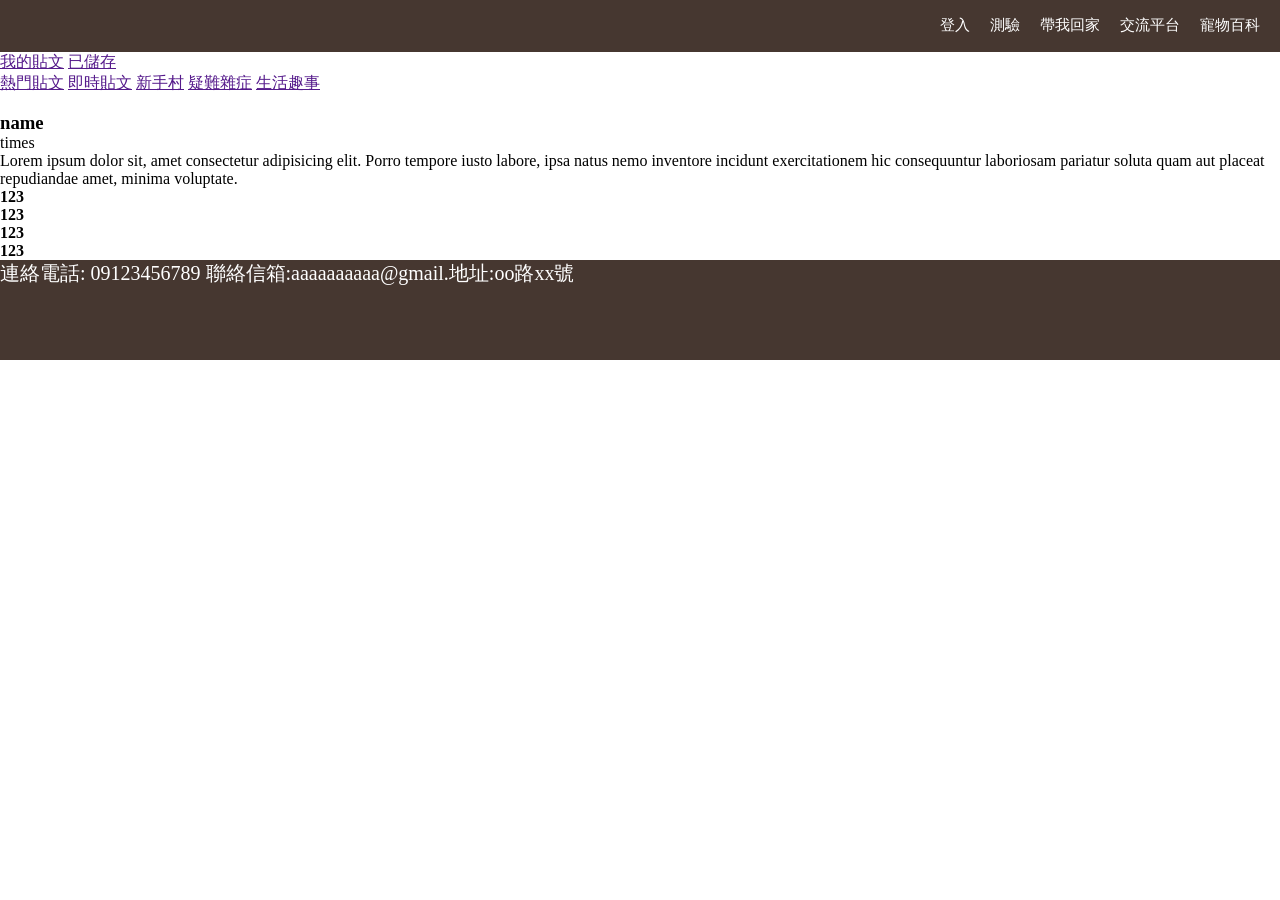
==== comminicate.html @ 925edae8 "ss" ====
<!DOCTYPE html>
<html lang="en">

<head>
    <meta charset="UTF-8">
    <meta name="viewport" content="width=device-width, initial-scale=1.0">
    <title>Document</title>
    <link rel="stylesheet" href="header.css">
    <style>
        div {
            display: block;
        }
    </style>
</head>

<body>
    <header>

        <a class="logo" href="file:///C:/Users/TMP-214/Desktop/zhu/Topics/report/index.html" alt="logo"></a>

        <nav>
            <a href="#">登入</a>
            <a href="file:///C:/Users/TMP-214/Desktop/zhu/Topics/report/test.html">測驗</a>
            <a href="file:///C:/Users/TMP-214/Desktop/zhu/Topics/report/take%20me%20home.html">帶我回家</a>
            <a href="file:///C:/Users/TMP-214/Desktop/zhu/Topics/report/comminicate.html">交流平台</a>
            <a href="#">寵物百科</a>
        </nav>

    </header>
    <ul>
        <div>
            <a href=""><span>我的貼文</span></a>
            <a href=""><span>已儲存</span></a>
        </div>
        <div>
            <a href=""><span>熱門貼文</span></a>
            <a href=""><span>即時貼文</span></a>
            <a href=""><span>新手村</span></a>
            <a href=""><span>疑難雜症</span></a>
            <a href=""><span>生活趣事</span></a>
        </div>
    </ul>


    <ul>
        <li>
            <img src="" alt="">
            <div>
                <h3>name</h3>
                <span>times</span>
                <p>Lorem ipsum dolor sit, amet consectetur adipisicing elit. Porro tempore iusto labore, ipsa natus nemo
                    inventore incidunt exercitationem hic consequuntur laboriosam pariatur soluta quam aut placeat
                    repudiandae amet, minima voluptate.</p>
                <ol>
                    <li><img src="" alt=""><b>123</b></li>
                    <li><img src="" alt=""><b>123</b></li>
                    <li><img src="" alt=""><b>123</b></li>
                    <li><img src="" alt=""><b>123</b></li>
                </ol>
            </div>
        </li>
    </ul>
    <footer>

        <div class="footertext">
            <p>連絡電話: 09123456789 聯絡信箱:aaaaaaaaaa@gmail.地址:oo路xx號</p>
        </div>
    </footer>
</body>

</html>
---- header.css ----
* {
    margin: 0;
    padding: 0;
}

.frontpage {
    background-color: #E8D1BF;
}

header {
    display: flex;

    padding: 0 10px;
    background-color: #463730;
}

header .logo {
    height: 40px;
    width: auto;
    display: inline-block;
    padding: 6px 0;
}

header .logo img {
    height: 100%;
    width: auto;
    display: block;
}


header nav {
    text-align: right;
    width: 100%;
    font-size: 0;

}

header nav a {
    font-size: 15px;
    color: #fff;
    text-decoration: none;
    display: inline-block;
    line-height: 50px;
    padding: 0 10px;

}

header nav a:hover {
    background-color: #DAA058;
}

footer {
    height: 100px;
    background-color: #463730;
}

.footertext {
    font-size: 20px;
    color: #fff;
}
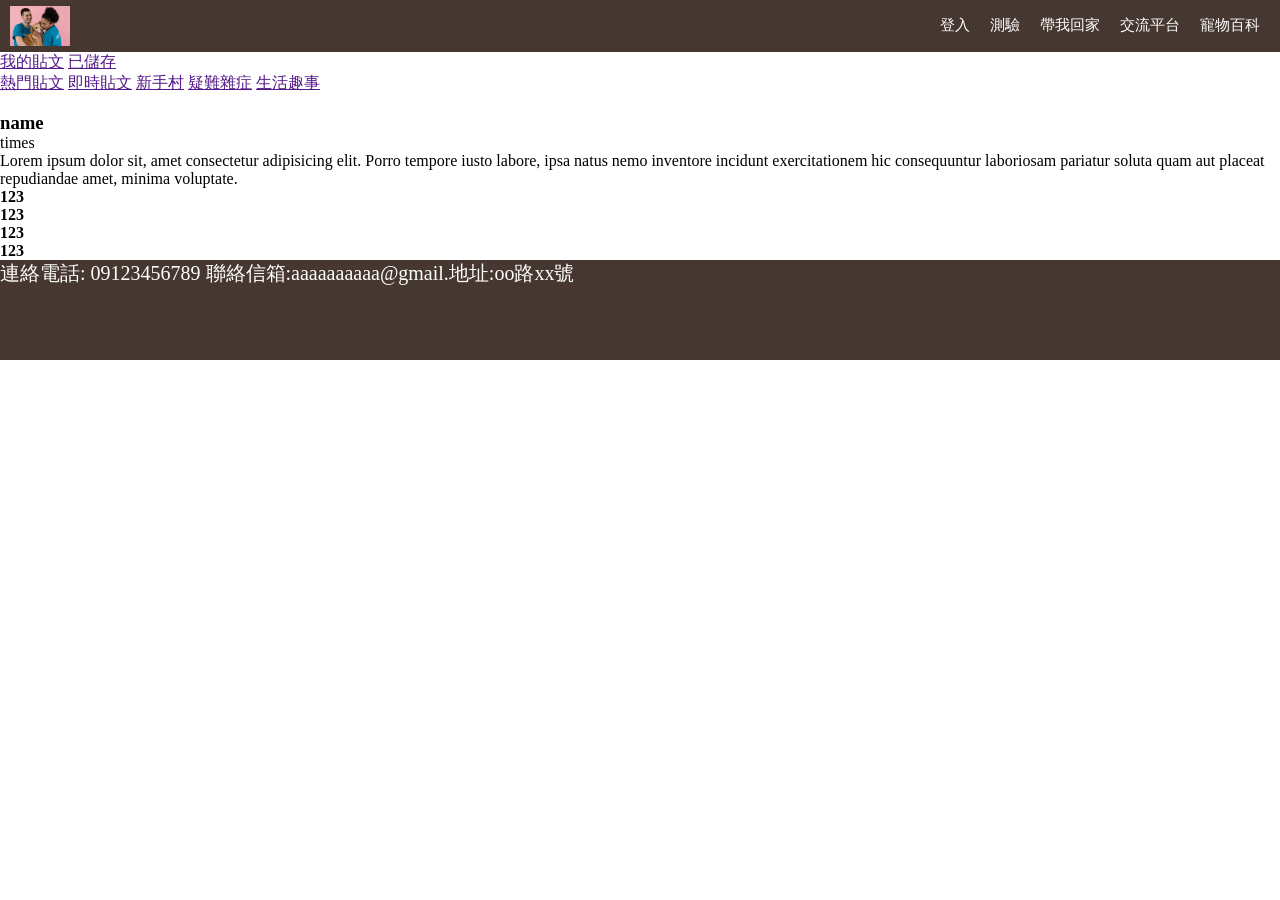
==== commit b206ba5e: "ff" ====
--- a/comminicate.html
+++ b/comminicate.html
@@ -16,13 +16,13 @@
 <body>
     <header>
 
-        <a class="logo" href="file:///C:/Users/TMP-214/Desktop/zhu/Topics/report/index.html" alt="logo"></a>
+        <a class="logo" href="./index.html"><img src="./picture/people/pexels-mikhail-nilov-7474467.jpg" alt="logo"></a>
 
         <nav>
             <a href="#">登入</a>
-            <a href="file:///C:/Users/TMP-214/Desktop/zhu/Topics/report/test.html">測驗</a>
-            <a href="file:///C:/Users/TMP-214/Desktop/zhu/Topics/report/take%20me%20home.html">帶我回家</a>
-            <a href="file:///C:/Users/TMP-214/Desktop/zhu/Topics/report/comminicate.html">交流平台</a>
+            <a href="./test.html">測驗</a>
+            <a href="./take me home.html">帶我回家</a>
+            <a href="./comminicate.html">交流平台</a>
             <a href="#">寵物百科</a>
         </nav>
 
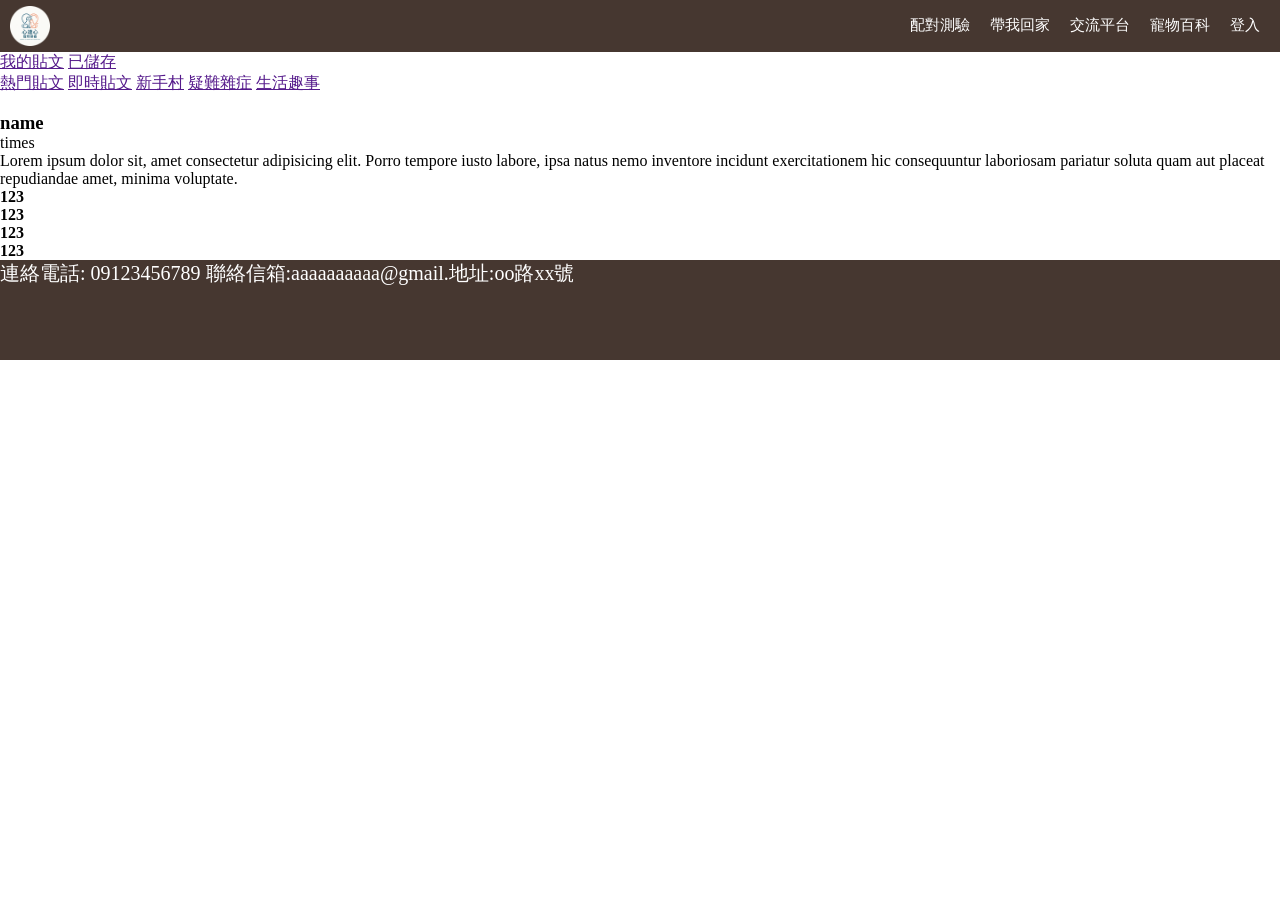
==== commit 621860c2: "yy" ====
--- a/comminicate.html
+++ b/comminicate.html
@@ -4,7 +4,9 @@
 <head>
     <meta charset="UTF-8">
     <meta name="viewport" content="width=device-width, initial-scale=1.0">
-    <title>Document</title>
+    <title>寵物合夥人｜交流平台</title>
+
+    <link rel="icon" href="./logo.png" type="image/png">
     <link rel="stylesheet" href="header.css">
     <style>
         div {
@@ -16,14 +18,15 @@
 <body>
     <header>
 
-        <a class="logo" href="./index.html"><img src="./picture/people/pexels-mikhail-nilov-7474467.jpg" alt="logo"></a>
+        <a class="logo" href="./index.html"><img src="./logo.png" alt="logo"></a>
 
         <nav>
-            <a href="#">登入</a>
-            <a href="./test.html">測驗</a>
+
+            <a href="./test.html">配對測驗</a>
             <a href="./take me home.html">帶我回家</a>
             <a href="./comminicate.html">交流平台</a>
             <a href="#">寵物百科</a>
+            <a href="#">登入</a>
         </nav>
 
     </header>
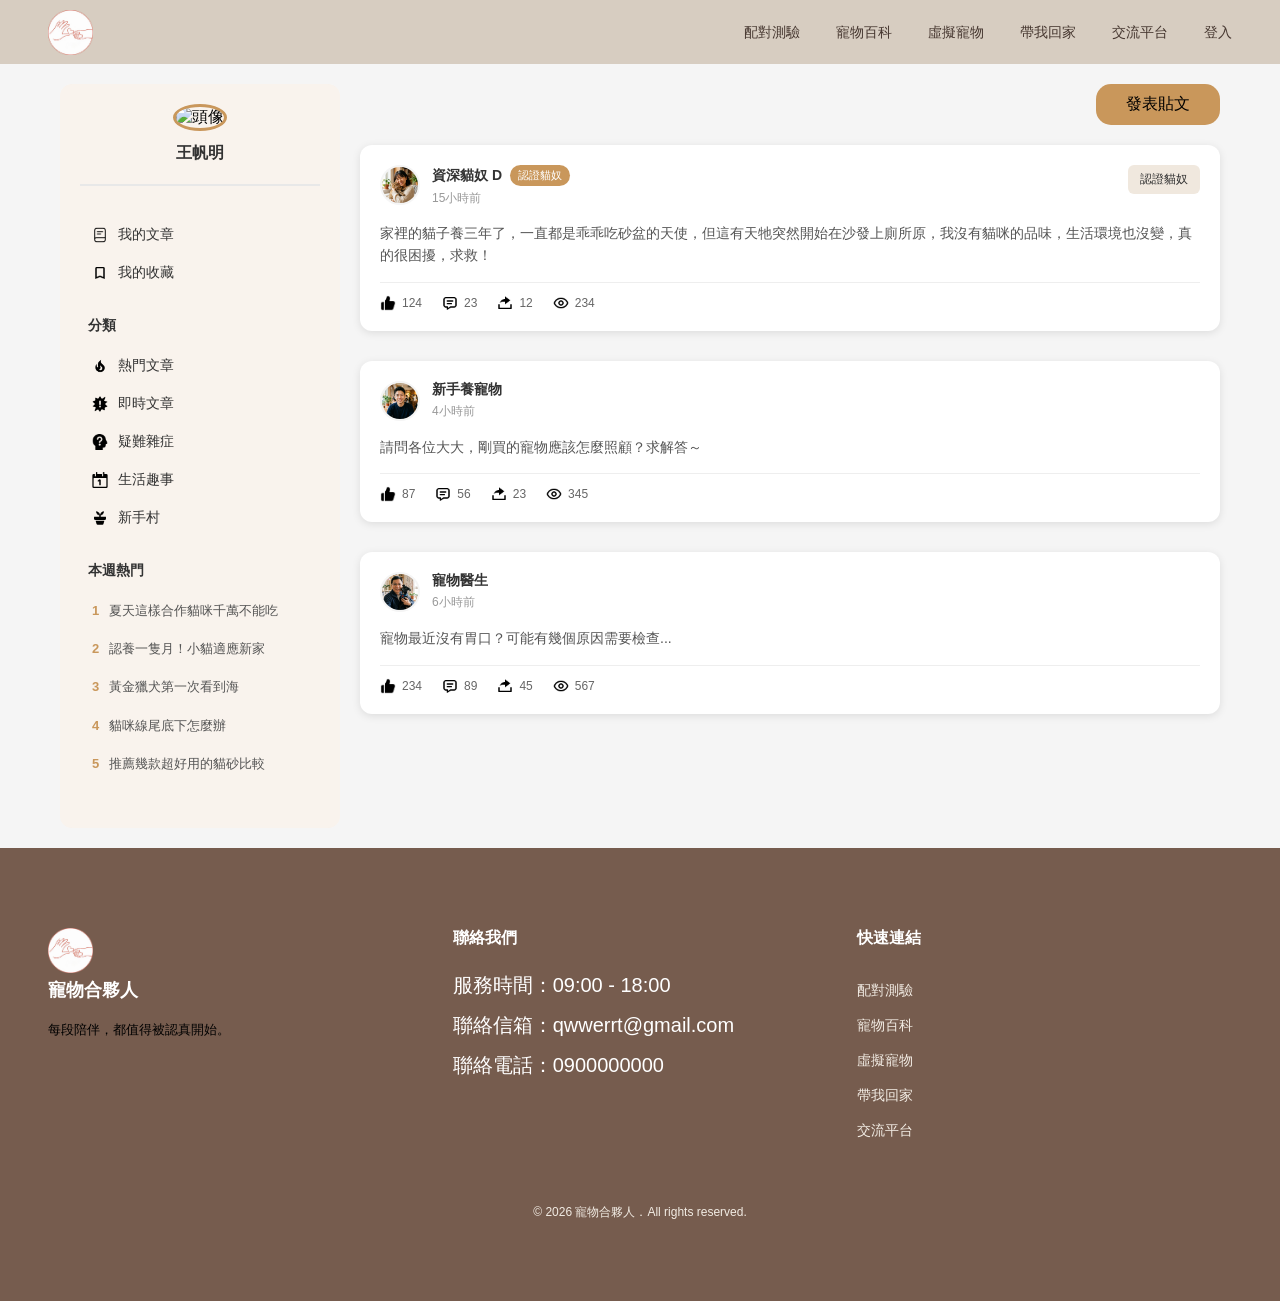
==== commit a316349b: "ee" ====
--- a/comminicate.html
+++ b/comminicate.html
@@ -6,69 +6,841 @@
     <meta name="viewport" content="width=device-width, initial-scale=1.0">
     <title>寵物合夥人｜交流平台</title>
 
-    <link rel="icon" href="./logo.png" type="image/png">
-    <link rel="stylesheet" href="header.css">
+    <link rel="preconnect" href="https://fonts.googleapis.com">
+    <link href="https://fonts.googleapis.com/css2?family=Noto+Sans+TC:wght@400;500;700&display=swap" rel="stylesheet">
+    <link rel="stylesheet" href="./header.css">
     <style>
+        * {
+            margin: 0;
+            padding: 0;
+            box-sizing: border-box;
+        }
+
         div {
             display: block;
         }
+
+        body {
+            font-family: 'Inter', -apple-system, BlinkMacSystemFont, 'Segoe UI', sans-serif;
+            background-color: #f5f5f5;
+        }
+
+        .main-container {
+            display: flex;
+            max-width: 1200px;
+            margin: 0 auto;
+            gap: 20px;
+            padding: 20px;
+        }
+
+        .sidebar {
+            flex: 0 0 280px;
+            background-color: #f9f3ed;
+            padding: 20px;
+            border-radius: 12px;
+        }
+
+        .sidebar-user {
+            text-align: center;
+            margin-bottom: 30px;
+            padding-bottom: 20px;
+            border-bottom: 2px solid #e8e8e8;
+        }
+
+        .sidebar-avatar {
+            width: 80px;
+            height: 80px;
+            border-radius: 50%;
+            margin: 0 auto 12px;
+            object-fit: cover;
+            border: 3px solid #c9975b;
+        }
+
+        .sidebar-username {
+            font-size: 16px;
+            font-weight: 600;
+            color: #333;
+        }
+
+        .sidebar-section {
+            margin-bottom: 25px;
+        }
+
+        .sidebar-section-title {
+            font-size: 14px;
+            font-weight: 600;
+            color: #333;
+            margin-bottom: 12px;
+            padding-left: 8px;
+        }
+
+        .sidebar a {
+            display: flex;
+            align-items: center;
+            gap: 10px;
+            padding: 10px 12px;
+            text-decoration: none;
+            color: #333;
+            border-radius: 6px;
+            transition: background-color 0.3s;
+            font-size: 14px;
+        }
+
+        .sidebar a:hover {
+            background-color: #e8dcc8;
+        }
+
+        .sidebar a span {
+            font-weight: 500;
+        }
+
+        .sidebar a img {
+            width: 16px;
+            height: 16px;
+        }
+
+        .sidebar-article-item {
+            padding: 10px 12px;
+            font-size: 13px;
+            color: #555;
+            border-radius: 6px;
+            line-height: 1.4;
+            cursor: pointer;
+            transition: background-color 0.3s;
+        }
+
+        .sidebar-article-item:hover {
+            background-color: #e8dcc8;
+        }
+
+        .sidebar-article-number {
+            font-weight: 600;
+            color: #c9975b;
+            margin-right: 6px;
+        }
+
+        .content-area {
+            flex: 1;
+        }
+
+        .post-button-container {
+            display: flex;
+            justify-content: flex-end;
+            margin-bottom: 20px;
+        }
+
+        .post-button {
+            background-color: #c9975b;
+            color: black;
+            border: none;
+            padding: 10px 30px;
+            border-radius: 15px;
+            font-size: 16px;
+            font-weight: 500;
+            cursor: pointer;
+            transition: background-color 0.3s, transform 0.1s;
+            font-family: 'Inter', sans-serif;
+        }
+
+        .post-button:hover {
+            background-color: #b8845a;
+            transform: scale(1.02);
+        }
+
+        .post-button:active {
+            transform: scale(0.98);
+        }
+
+        .posts-container {
+            display: flex;
+            flex-direction: column;
+            gap: 15px;
+        }
+
+        .post-card {
+            background-color: white;
+            border-radius: 12px;
+            padding: 20px;
+            box-shadow: 0 2px 8px rgba(0, 0, 0, 0.1);
+            transition: box-shadow 0.3s;
+            margin-bottom: 15px;
+        }
+
+        .post-card:hover {
+            box-shadow: 0 4px 12px rgba(0, 0, 0, 0.15);
+        }
+
+        .post-header {
+            display: flex;
+            align-items: flex-start;
+            justify-content: space-between;
+            margin-bottom: 15px;
+        }
+
+        .post-header-left {
+            display: flex;
+            align-items: flex-start;
+            gap: 12px;
+            flex: 1;
+        }
+
+        .post-avatar {
+            width: 40px;
+            height: 40px;
+            border-radius: 50%;
+            background-color: #ddd;
+            flex-shrink: 0;
+            object-fit: cover;
+            border: 2px solid #f5f5f5;
+        }
+
+        .post-author-section {
+            display: flex;
+            flex-direction: column;
+            gap: 4px;
+        }
+
+        .post-author-with-badge {
+            display: flex;
+            align-items: center;
+            gap: 8px;
+        }
+
+        .post-author {
+            font-weight: 600;
+            font-size: 14px;
+            color: #333;
+        }
+
+        .post-badge {
+            background-color: #c9975b;
+            color: white;
+            font-size: 11px;
+            padding: 3px 8px;
+            border-radius: 12px;
+            font-weight: 500;
+        }
+
+        .post-meta {
+            display: flex;
+            align-items: center;
+            gap: 8px;
+        }
+
+        .post-time {
+            font-size: 12px;
+            color: #999;
+        }
+
+        .post-badge-button {
+            background-color: #f0e8de;
+            color: #333;
+            border: none;
+            padding: 6px 12px;
+            border-radius: 6px;
+            font-size: 12px;
+            font-weight: 500;
+            cursor: pointer;
+            transition: background-color 0.3s;
+        }
+
+        .post-badge-button:hover {
+            background-color: #e8dcc8;
+        }
+
+        .post-content {
+            margin-bottom: 15px;
+            font-size: 14px;
+            line-height: 1.6;
+            color: #555;
+        }
+
+        .post-image {
+            width: 100%;
+            max-height: 300px;
+            object-fit: cover;
+            border-radius: 8px;
+            margin-bottom: 12px;
+        }
+
+        .post-actions {
+            display: flex;
+            gap: 20px;
+            padding-top: 12px;
+            border-top: 1px solid #eee;
+            align-items: center;
+        }
+
+        .post-action {
+            display: flex;
+            align-items: center;
+            gap: 6px;
+            cursor: pointer;
+            font-size: 12px;
+            color: #666;
+            transition: color 0.3s;
+        }
+
+        .post-action:hover {
+            color: #c9975b;
+        }
+
+        .post-action img {
+            width: 16px;
+            height: 16px;
+        }
+
+        .post-action b {
+            font-weight: 500;
+        }
+
+        /* 评论区 */
+        .post-comments {
+            margin-top: 15px;
+            padding-top: 15px;
+            border-top: 1px solid #f0f0f0;
+        }
+
+        .comment-item {
+            margin-bottom: 15px;
+            display: flex;
+            gap: 12px;
+        }
+
+        .comment-avatar {
+            width: 32px;
+            height: 32px;
+            border-radius: 50%;
+            background-color: #ddd;
+            flex-shrink: 0;
+            object-fit: cover;
+        }
+
+        .comment-content {
+            flex: 1;
+        }
+
+        .comment-header {
+            display: flex;
+            align-items: center;
+            gap: 8px;
+            margin-bottom: 4px;
+        }
+
+        .comment-author {
+            font-weight: 600;
+            font-size: 12px;
+            color: #333;
+        }
+
+        .comment-time {
+            font-size: 11px;
+            color: #999;
+        }
+
+        .comment-text {
+            font-size: 13px;
+            color: #555;
+            line-height: 1.5;
+            background-color: #f9f9f9;
+            padding: 8px 10px;
+            border-radius: 6px;
+            margin-bottom: 6px;
+        }
+
+        .comment-actions {
+            display: flex;
+            gap: 12px;
+            font-size: 12px;
+            color: #999;
+        }
+
+        .comment-action {
+            cursor: pointer;
+            transition: color 0.3s;
+        }
+
+        .comment-action:hover {
+            color: #c9975b;
+        }
+
+        /* 模態框 */
+        .modal {
+            display: none;
+            position: fixed;
+            z-index: 1000;
+            left: 0;
+            top: 0;
+            width: 100%;
+            height: 100%;
+            background-color: rgba(0, 0, 0, 0.5);
+            animation: fadeIn 0.3s;
+        }
+
+        @keyframes fadeIn {
+            from {
+                opacity: 0;
+            }
+
+            to {
+                opacity: 1;
+            }
+        }
+
+        .modal-content {
+            background-color: white;
+            margin: 10% auto;
+            padding: 30px;
+            border-radius: 12px;
+            width: 90%;
+            max-width: 500px;
+            box-shadow: 0 5px 20px rgba(0, 0, 0, 0.3);
+            animation: slideDown 0.3s;
+        }
+
+        @keyframes slideDown {
+            from {
+                transform: translateY(-50px);
+                opacity: 0;
+            }
+
+            to {
+                transform: translateY(0);
+                opacity: 1;
+            }
+        }
+
+        .modal-header {
+            font-size: 20px;
+            font-weight: 600;
+            margin-bottom: 20px;
+            color: #333;
+        }
+
+        .modal-body {
+            display: flex;
+            flex-direction: column;
+            gap: 15px;
+        }
+
+        .form-group {
+            display: flex;
+            flex-direction: column;
+            gap: 8px;
+        }
+
+        .form-group label {
+            font-size: 14px;
+            font-weight: 500;
+            color: #333;
+        }
+
+        .form-group input,
+        .form-group textarea {
+            padding: 10px 12px;
+            border: 1px solid #ddd;
+            border-radius: 6px;
+            font-family: inherit;
+            font-size: 14px;
+            transition: border-color 0.3s;
+        }
+
+        .form-group input:focus,
+        .form-group textarea:focus {
+            outline: none;
+            border-color: #c9975b;
+        }
+
+        .form-group textarea {
+            resize: vertical;
+            min-height: 100px;
+        }
+
+        .modal-actions {
+            display: flex;
+            gap: 10px;
+            margin-top: 20px;
+        }
+
+        .btn-submit,
+        .btn-cancel {
+            flex: 1;
+            padding: 12px;
+            border: none;
+            border-radius: 8px;
+            font-size: 14px;
+            font-weight: 500;
+            cursor: pointer;
+            transition: all 0.3s;
+        }
+
+        .btn-submit {
+            background-color: #c9975b;
+            color: black;
+        }
+
+        .btn-submit:hover {
+            background-color: #b8845a;
+        }
+
+        .btn-cancel {
+            background-color: #e8e8e8;
+            color: #333;
+        }
+
+        .btn-cancel:hover {
+            background-color: #d8d8d8;
+        }
+
+        .close-btn {
+            float: right;
+            font-size: 24px;
+            font-weight: bold;
+            color: #999;
+            cursor: pointer;
+            transition: color 0.3s;
+        }
+
+        .close-btn:hover {
+            color: #333;
+        }
     </style>
 </head>
 
 <body>
-    <header>
-
-        <a class="logo" href="./index.html"><img src="./logo.png" alt="logo"></a>
-
-        <nav>
-
-            <a href="./test.html">配對測驗</a>
-            <a href="./take me home.html">帶我回家</a>
-            <a href="./comminicate.html">交流平台</a>
-            <a href="#">寵物百科</a>
-            <a href="#">登入</a>
+    <input type="checkbox" id="nav-control">
+    <div class="main-header">
+        <div><a class="logo" href="./index.html"><img src="./logo.png" alt="logo"></a></div>
+        <nav class="nav">
+
+            <ul class="nav-links">
+
+                <li><a class="btn-test" id="btn-test_explain" href="./test-explain.html">配對測驗</a></li>
+                <li><a class="btn-encyclopedia" id="btn-encyclopedia" href="./encyclopedia.html">寵物百科</a></li>
+                <li><a class="btn-index" id="btn-index" href="#">虛擬寵物</a></li>
+                <li><a class="btn-takeMeHome" id="btn-takeMeHome" href="#">帶我回家</a></li>
+                <li><a class="btn-comminicate" id="btn-comminicate" href="./comminicate.html">交流平台</a></li>
+                <li><a class="btn-login" id="btn-login" href="./login.html">登入</a></li>
+            </ul>
         </nav>
-
-    </header>
-    <ul>
-        <div>
-            <a href=""><span>我的貼文</span></a>
-            <a href=""><span>已儲存</span></a>
+        <label for="nav-control" class="hb">
+            <span class="bar"></span>
+            <span class="bar"></span>
+            <span class="bar"></span>
+        </label>
+    </div>
+
+    <div class="main-container">
+        <div class="sidebar">
+            <!-- 用戶資訊 -->
+            <div class="sidebar-user">
+                <img src="./picture/6 comminicate/Firefly_Gemini Flash_請幫我生成一張亞洲愛狗人士真人聊天室頭像 515506.png" alt="頭像"
+                    class="sidebar-avatar">
+                <div class="sidebar-username">王帆明</div>
+            </div>
+
+            <!-- 我的內容 -->
+            <div class="sidebar-section">
+                <a href="#" onclick="return false;">
+                    <img src="./icon/article.png" alt="文章">
+                    <span>我的文章</span>
+                </a>
+                <a href="#" onclick="return false;">
+                    <img src="./icon/bookmark.png" alt="收藏">
+                    <span>我的收藏</span>
+                </a>
+            </div>
+
+            <!-- 分類 -->
+            <div class="sidebar-section">
+                <div class="sidebar-section-title">分類</div>
+                <a href="#">
+                    <img src="./icon/trending.png" alt="熱門">
+                    <span>熱門文章</span>
+                </a>
+                <a href="#">
+                    <img src="./icon/recent.png" alt="即時">
+                    <span>即時文章</span>
+                </a>
+                <a href="#">
+                    <img src="./icon/question.png" alt="疑問">
+                    <span>疑難雜症</span>
+                </a>
+                <a href="#">
+                    <img src="./icon/daily.png" alt="日常">
+                    <span>生活趣事</span>
+                </a>
+                <a href="#">
+                    <img src="./icon/beginner.png" alt="新手">
+                    <span>新手村</span>
+                </a>
+            </div>
+
+            <!-- 本週熱門 -->
+            <div class="sidebar-section">
+                <div class="sidebar-section-title">本週熱門</div>
+                <div class="sidebar-article-item">
+                    <span class="sidebar-article-number">1</span>
+                    夏天這樣合作貓咪千萬不能吃
+                </div>
+                <div class="sidebar-article-item">
+                    <span class="sidebar-article-number">2</span>
+                    認養一隻月！小貓適應新家
+                </div>
+                <div class="sidebar-article-item">
+                    <span class="sidebar-article-number">3</span>
+                    黃金獵犬第一次看到海
+                </div>
+                <div class="sidebar-article-item">
+                    <span class="sidebar-article-number">4</span>
+                    貓咪線尾底下怎麼辦
+                </div>
+                <div class="sidebar-article-item">
+                    <span class="sidebar-article-number">5</span>
+                    推薦幾款超好用的貓砂比較
+                </div>
+            </div>
         </div>
-        <div>
-            <a href=""><span>熱門貼文</span></a>
-            <a href=""><span>即時貼文</span></a>
-            <a href=""><span>新手村</span></a>
-            <a href=""><span>疑難雜症</span></a>
-            <a href=""><span>生活趣事</span></a>
+
+        <div class="content-area">
+            <div class="post-button-container">
+                <button class="post-button" onclick="openPostModal()">發表貼文</button>
+            </div>
+
+            <div class="posts-container" id="postsContainer">
+                <!-- 貼文卡片將動態插入這裡 -->
+            </div>
         </div>
-    </ul>
-
-
-    <ul>
-        <li>
-            <img src="" alt="">
-            <div>
-                <h3>name</h3>
-                <span>times</span>
-                <p>Lorem ipsum dolor sit, amet consectetur adipisicing elit. Porro tempore iusto labore, ipsa natus nemo
-                    inventore incidunt exercitationem hic consequuntur laboriosam pariatur soluta quam aut placeat
-                    repudiandae amet, minima voluptate.</p>
-                <ol>
-                    <li><img src="" alt=""><b>123</b></li>
-                    <li><img src="" alt=""><b>123</b></li>
-                    <li><img src="" alt=""><b>123</b></li>
-                    <li><img src="" alt=""><b>123</b></li>
-                </ol>
+    </div>
+
+    <!-- 發表貼文的模態框 -->
+    <div id="postModal" class="modal">
+        <div class="modal-content">
+            <span class="close-btn" onclick="closePostModal()">&times;</span>
+            <div class="modal-header">新增貼文</div>
+            <div class="modal-body">
+                <div class="form-group">
+                    <label for="postAuthor">名稱</label>
+                    <input type="text" id="postAuthor" placeholder="輸入你的名稱">
+                </div>
+                <div class="form-group">
+                    <label for="postCategory">分類</label>
+                    <input type="text" id="postCategory" placeholder="例如：新手村、生活趣事等">
+                </div>
+                <div class="form-group">
+                    <label for="postContent">貼文內容</label>
+                    <textarea id="postContent" placeholder="分享你的想法和經驗..."></textarea>
+                </div>
             </div>
-        </li>
-    </ul>
-    <footer>
-
-        <div class="footertext">
-            <p>連絡電話: 09123456789 聯絡信箱:aaaaaaaaaa@gmail.地址:oo路xx號</p>
+            <div class="modal-actions">
+                <button class="btn-submit" onclick="submitPost()">發表</button>
+                <button class="btn-cancel" onclick="closePostModal()">取消</button>
+            </div>
+        </div>
+    </div>
+
+    <footer class="main-footer">
+        <div class="container">
+            <div class="row">
+                <div class="col-4 col-md-4">
+                    <a class="nav_logo" href="./index.html"><img src="./logo.png" alt="logo"></a>
+                    <h3 class="footer-logo">寵物合夥人</h3>
+                    <p class="footer-tagline">每段陪伴，都值得被認真開始。</p>
+                </div>
+
+                <div class="col-4 col-md-4">
+                    <h4 class="footer-section-title">聯絡我們</h4>
+                    <span class="footer-text">
+                        <p>服務時間：09:00 - 18:00
+                        <p>聯絡信箱：qwwerrt@gmail.com
+                        <p>聯絡電話：0900000000
+                    </span>
+                </div>
+
+                <div class="col-4 col-md-4 footer-links">
+                    <h4 class="footer-section-title">快速連結</h4>
+                    <ul class="footer-links">
+                        <li><a class="btn-test" id="btn-test_explain" href="./test-explain.html">配對測驗</a></li>
+                        <li><a class="btn-encyclopedia" id="btn-encyclopedia" href="./encyclopedia.html">寵物百科</a></li>
+                        <li><a class="btn-index" id="btn-index" href="#">虛擬寵物</a></li>
+                        <li><a class="btn-takeMeHome" id="btn-takeMeHome" href="#">帶我回家</a></li>
+                        <li><a class="btn-comminicate" id="btn-comminicate" href="./comminicate.html">交流平台</a></li>
+                    </ul>
+                </div>
+
+                <div class="col-12">
+                    <div class="footer-bottom">
+                        © 2026 寵物合夥人．All rights reserved.
+                    </div>
+                </div>
+            </div>
         </div>
     </footer>
-</body>
-
-</html>+
+    <script>
+        // 初始化貼文數據
+        let posts = [
+            {
+                id: 1,
+                author: '資深貓奴 D',
+                category: '生活趣事',
+                content: '家裡的貓子養三年了，一直都是乖乖吃砂盆的天使，但這有天牠突然開始在沙發上廁所原，我沒有貓咪的品味，生活環境也沒變，真的很困擾，求救！',
+                time: '15小時前',
+                avatar: './picture/6 comminicate/Firefly_Gemini Flash_請幫我生成一張亞洲愛貓人士真人聊天室頭像 515506.png',
+                badge: '認證貓奴',
+                badgeButton: '認證貓奴',
+                likes: 124,
+                comments: 23,
+                shares: 12,
+                views: 234
+            },
+            {
+                id: 2,
+                author: '新手養寵物',
+                category: '新手村',
+                content: '請問各位大大，剛買的寵物應該怎麼照顧？求解答～',
+                time: '4小時前',
+                avatar: './picture/6 comminicate/Firefly_Gemini Flash_請幫我生成一張亞洲男性真人聊天室頭像 515506.png',
+                likes: 87,
+                comments: 56,
+                shares: 23,
+                views: 345
+            },
+            {
+                id: 3,
+                author: '寵物醫生',
+                category: '疑難雜症',
+                content: '寵物最近沒有胃口？可能有幾個原因需要檢查...',
+                time: '6小時前',
+                avatar: './picture/6 comminicate/Firefly_Gemini Flash_請幫我生成一張台灣小黑狗與中年男性亞洲愛狗人士真人聊天室頭像 509535.png',
+                likes: 234,
+                comments: 89,
+                shares: 45,
+                views: 567
+            }
+        ];
+
+        let nextId = 4;
+
+        // 初始化頁面
+        document.addEventListener('DOMContentLoaded', function () {
+            renderPosts(posts);
+        });
+
+        // 渲染貼文列表
+        function renderPosts(postsToRender) {
+            const container = document.getElementById('postsContainer');
+            container.innerHTML = '';
+
+            postsToRender.forEach(post => {
+                const postCard = createPostCard(post);
+                container.appendChild(postCard);
+            });
+        }
+
+        // 創建貼文卡片元素
+        function createPostCard(post) {
+            const card = document.createElement('div');
+            card.className = 'post-card';
+            const avatarSrc = post.avatar || './icon/avatar.png';
+
+            card.innerHTML = `
+                <div class="post-header">
+                    <div class="post-header-left">
+                        <img src="${avatarSrc}" alt="頭像" class="post-avatar">
+                        <div class="post-author-section">
+                            <div class="post-author-with-badge">
+                                <div class="post-author">${post.author}</div>
+                                ${post.badge ? `<div class="post-badge">${post.badge}</div>` : ''}
+                            </div>
+                            <div class="post-meta">
+                                <div class="post-time">${post.time}</div>
+                            </div>
+                        </div>
+                    </div>
+                    ${post.badgeButton ? `<button class="post-badge-button">${post.badgeButton}</button>` : ''}
+                </div>
+                <div class="post-content">${post.content}</div>
+                <div class="post-actions">
+                    <div class="post-action">
+                        <img src="./icon/thumbsup.png" alt="讚">
+                        <b>${post.likes}</b>
+                    </div>
+                    <div class="post-action">
+                        <img src="./icon/comment.png" alt="留言">
+                        <b>${post.comments}</b>
+                    </div>
+                    <div class="post-action">
+                        <img src="./icon/share.png" alt="轉發">
+                        <b>${post.shares}</b>
+                    </div>
+                    <div class="post-action">
+                        <img src="./icon/eye-open.png" alt="檢視">
+                        <b>${post.views}</b>
+                    </div>
+                </div>
+            `;
+            return card;
+        }
+
+        // 打開發表貼文的模態框
+        function openPostModal() {
+            document.getElementById('postModal').style.display = 'block';
+        }
+
+        // 關閉模態框
+        function closePostModal() {
+            document.getElementById('postModal').style.display = 'none';
+            document.getElementById('postAuthor').value = '';
+            document.getElementById('postCategory').value = '';
+            document.getElementById('postContent').value = '';
+        }
+
+        // 提交新貼文
+        function submitPost() {
+            const author = document.getElementById('postAuthor').value.trim();
+            const category = document.getElementById('postCategory').value.trim();
+            const content = document.getElementById('postContent').value.trim();
+
+            if (!author || !category || !content) {
+                alert('請填入所有欄位！');
+                return;
+            }
+
+            const avatars = [
+                './picture/6 comminicate/Firefly_Gemini Flash_請幫我生成一張亞洲愛狗人士真人聊天室頭像 515506.png',
+                './picture/6 comminicate/Firefly_Gemini Flash_請幫我生成一張亞洲愛貓人士真人聊天室頭像 515506.png',
+                './picture/6 comminicate/Firefly_Gemini Flash_請幫我生成一張亞洲男性真人聊天室頭像 515506.png',
+                './picture/6 comminicate/Firefly_Gemini Flash_請幫我生成一張亞洲真人聊天室頭像 515506.png',
+                './picture/6 comminicate/Firefly_Gemini Flash_請幫我生成一張台灣小黑狗與中年男性亞洲愛狗人士真人聊天室頭像 509535.png'
+            ];
+
+            const randomAvatar = avatars[Math.floor(Math.random() * avatars.length)];
+
+            const newPost = {
+                id: nextId++,
+                author: author,
+                category: category,
+                content: content,
+                time: '剛剛',
+                avatar: randomAvatar,
+                likes: 0,
+                comments: 0,
+                shares: 0,
+                views: 0
+            };
+
+            posts.unshift(newPost);
+            renderPosts(posts);
+            closePostModal();
+            alert('貼文已發表！');
+        }
+
+        // 點擊模態框外部關閉
+        window.onclick = function (event) {
+            const modal = document.getElementById('postModal');
+            if (event.target === modal) {
+                closePostModal();
+            }
+        }
+    </script>
--- a/header.css
+++ b/header.css
@@ -1,60 +1,537 @@
 * {
     margin: 0;
     padding: 0;
+    list-style: none;
+    box-sizing: border-box;
+}
+
+:root {
+    --white: #ffffff;
+    --light: #f2ece4;
+    --dark: #765c4e;
+    --grayscale: #d7cdc1;
+    --standout: #c9975b;
+    --text: #463730;
+    --section-padding-y: clamp(40px, 8vw, 80px);
+    --section-padding-x: clamp(24px, 5vw, 48px);
 }
 
 .frontpage {
-    background-color: #E8D1BF;
-}
-
-header {
+    background-color: var(--light);
+}
+
+/* <==============================字型預設================================> */
+
+h1 {
+    font-weight: 700;
+    font-size: clamp(27px, 5.2vw, 40px);
+}
+
+h2 {
+    font-weight: 700;
+    font-size: clamp(20px, 4.2vw, 32px);
+}
+
+h3 {
+    font-weight: 700;
+    font-size: clamp(18px, 3.1vw, 24px);
+}
+
+p {
+    font-weight: 400;
+    font-size: clamp(16px, 2.6vw, 20px);
+}
+
+a {
+    font-weight: 400;
+    font-size: clamp(16px, 2.6vw, 20px);
+}
+
+
+
+/* <===============================格線系統============================> */
+.container {
+    max-width: 1440px;
+    padding-inline: var(--section-padding-x);
+    margin: auto;
+}
+
+.row {
     display: flex;
-
-    padding: 0 10px;
-    background-color: #463730;
-}
-
-header .logo {
-    height: 40px;
+    flex-wrap: wrap;
+    margin-inline: -15px;
+}
+
+[class^="col-"] {
+    padding-inline: 15px;
+    box-sizing: border-box;
+}
+
+.col-1 {
+    width: 8.333333%;
+}
+
+.col-2 {
+    width: 16.666666%;
+}
+
+.col-3 {
+    width: 25%;
+}
+
+.col-4 {
+    width: 33.333333%;
+}
+
+.col-5 {
+    width: 41.666666%;
+}
+
+.col-6 {
+    width: 50%;
+}
+
+.col-7 {
+    width: 58.333333%;
+}
+
+.col-8 {
+    width: 66.666666%;
+}
+
+.col-9 {
+    width: 75%;
+}
+
+.col-10 {
+    width: 83.333333%;
+}
+
+.col-11 {
+    width: 91.666666%;
+}
+
+.col-12 {
+    width: 100%;
+}
+
+@media screen and (width >=768px) {
+
+    .col-md-1 {
+        width: 8.333333%;
+    }
+
+    .col-md-2 {
+        width: 16.666666%;
+    }
+
+    .col-md-3 {
+        width: 25%;
+    }
+
+    .col-md-4 {
+        width: 33.333333%;
+    }
+
+    .col-md-5 {
+        width: 41.666666%;
+    }
+
+    .col-md-6 {
+        width: 50%;
+    }
+
+    .col-md-7 {
+        width: 58.333333%;
+    }
+
+    .col-md-8 {
+        width: 66.666666%;
+    }
+
+    .col-md-9 {
+        width: 75%;
+    }
+
+    .col-md-10 {
+        width: 83.333333%;
+    }
+
+    .col-md-11 {
+        width: 91.666666%;
+    }
+
+    .col-md-12 {
+        width: 100%;
+    }
+}
+
+
+
+/*<==========================按鈕===============================>*/
+.btn {
+    border: none;
+    padding: 8px 24px;
+    border-radius: 25px;
+    cursor: pointer;
+    font-size: 16px;
+    font-family: inherit;
+    font-weight: 500;
+    transition: background .2s;
+    text-decoration: none;
+    white-space: nowrap;
+
+}
+
+.btn-a {
+    background: var(--light);
+    color: var(--text);
+
+}
+
+.btn-a:hover {
+    background: var(--standout);
+}
+
+.btn-b {
+    background: var(--grayscale);
+    color: var(--text);
+
+}
+
+.btn-b:hover {
+    background: var(--white);
+}
+
+.btn-c {
+    background: var(--dark);
+    color: var(--white);
+
+}
+
+.btn-c:hover {
+    background: var(--standout);
+    color: var(--text);
+}
+
+.btn-d {
+    background: var(--standout);
+    color: var(--text);
+
+}
+
+.btn-d:hover {
+    background: var(--dark);
+    color: var(--white);
+
+}
+
+@media screen and (width < 768px) {
+    .btn {
+        border: none;
+        padding: clamp(6px, 1vw, 8px) clamp(16px, 2.5vw, 24px);
+        border-radius: 25px;
+        cursor: pointer;
+        font-size: clamp(14px, 2vw, 16px);
+        font-family: inherit;
+        font-weight: 500;
+        transition: background .2s;
+        text-decoration: none;
+        white-space: nowrap;
+    }
+
+}
+
+
+
+/*<=======================導覽頁================================>*/
+#nav-control {
+    display: none;
+}
+
+@media screen and (width >=768px) {
+
+
+    .main-header {
+        position: relative;
+        top: 0;
+        z-index: 100;
+        display: flex;
+        align-items: center;
+        padding: 10px 48px;
+        height: 64px;
+        background-color: var(--grayscale);
+        justify-content: space-between;
+        z-index: 100;
+    }
+
+    .logo {
+        display: flex;
+        align-items: center;
+        text-decoration: none;
+    }
+
+
+    .logo img {
+        height: 45px;
+        width: auto;
+    }
+
+    .nav-links {
+        display: flex;
+        gap: 36px;
+        list-style: none;
+    }
+
+    .nav-links a {
+        color: var(--text);
+        text-decoration: none;
+        font-size: 14px;
+        transition: color 0.2s;
+    }
+
+    .nav-links a:hover {
+        color: var(--white);
+    }
+
+    .hb {
+        display: none;
+    }
+}
+
+
+@media screen and (width < 768px) {
+    .main-header {
+        display: flex;
+        align-items: center;
+        justify-content: space-between;
+        position: relative;
+        padding: 10px 16px;
+        height: 64px;
+        background-color: var(--light);
+        z-index: 100;
+    }
+
+    .nav {
+
+        width: 200px;
+        background-color: var(--light);
+        position: absolute;
+        top: 100%;
+        left: -201px;
+        height: calc(100dvh - 65px);
+        overflow: auto;
+        /* display: none; */
+        transition: left 1s;
+    }
+
+    #nav-control:checked~.main-header>.nav {
+
+        left: 0;
+    }
+
+    .logo {
+        display: flex;
+        align-items: center;
+        text-decoration: none;
+    }
+
+
+    .logo img {
+        height: 45px;
+        width: auto;
+
+    }
+
+    .nav-links li a {
+        display: block;
+        text-decoration: none;
+        color: var(--text);
+        padding-left: 1em;
+        padding-block: 1ex;
+        flex-grow: 1;
+    }
+
+    .nav-links li a:hover {
+        background-color: var(--grayscale);
+    }
+
+    .hb {
+        width: 40px;
+        height: 40px;
+        background-color: var(--light);
+        position: relative;
+    }
+
+    .hb .bar {
+        position: absolute;
+        width: 80%;
+        height: 4px;
+        background-color: var(--text);
+        left: 0;
+        right: 0;
+        margin: auto;
+    }
+
+    .hb .bar:nth-child(1) {
+        top: 10px;
+        transition: top .5s .5s, rotate .5s;
+    }
+
+    .hb .bar:nth-child(2) {
+        top: 18px;
+        opacity: 1;
+        transition: opacity .5s 1s;
+    }
+
+    .hb .bar:nth-child(3) {
+        top: 26px;
+        transition: top .5s .5s, rotate .5s;
+    }
+
+    #nav-control:checked~.main-header>.hb>.bar:nth-child(1) {
+        top: 18px;
+        rotate: 45deg;
+        transition: top .5s .5s, rotate .5s 1s;
+    }
+
+    #nav-control:checked~.main-header>.hb>.bar:nth-child(2) {
+        opacity: 0;
+        transition: opacity .5s;
+    }
+
+    #nav-control:checked~.main-header>.hb>.bar:nth-child(3) {
+        top: 18px;
+        rotate: -45deg;
+        transition: top .5s .5s, rotate .5s 1s;
+    }
+}
+
+
+
+
+/*<========================Footer====================================>*/
+.nav_logo img {
+    height: 45px;
     width: auto;
-    display: inline-block;
-    padding: 6px 0;
-}
-
-header .logo img {
-    height: 100%;
-    width: auto;
-    display: block;
-}
-
-
-header nav {
-    text-align: right;
-    width: 100%;
-    font-size: 0;
-
-}
-
-header nav a {
-    font-size: 15px;
-    color: #fff;
-    text-decoration: none;
-    display: inline-block;
-    line-height: 50px;
-    padding: 0 10px;
-
-}
-
-header nav a:hover {
-    background-color: #DAA058;
-}
-
-footer {
-    height: 100px;
-    background-color: #463730;
-}
-
-.footertext {
-    font-size: 20px;
-    color: #fff;
+}
+
+@media screen and (width >=768px) {
+    .main-footer {
+        background: var(--dark);
+        padding-block: 5em;
+        /* text-align: center; */
+    }
+
+    .footer-logo {
+        font-size: 18px;
+        font-weight: 700;
+        color: #fff;
+        margin-bottom: 16px;
+        /* text-align: left; */
+    }
+
+    .footer-tagline {
+        font-size: 13px;
+        color: var(--text-muted);
+        line-height: 1.8;
+    }
+
+    .footer-section-title {
+        font-size: 16px;
+        font-weight: 700;
+        color: var(--white);
+        margin-bottom: 16px;
+    }
+
+    .footer-text {
+        font-size: 14px;
+        color: var(--white);
+        line-height: 2;
+    }
+
+    .footer-links {
+        display: flex;
+        flex-direction: column;
+        align-items: flex-start;
+        gap: 16px;
+    }
+
+    .footer-links a {
+        font-size: 14px;
+        color: var(--light);
+        text-decoration: none;
+        transition: color 0.2s;
+    }
+
+    .footer-links a:hover {
+        color: var(--standout);
+    }
+
+    .footer-bottom {
+        margin-top: 32px;
+        padding-top: 32px;
+        border-top: 1px solid var(--medium-brown);
+        font-size: 12px;
+        color: var(--light);
+        text-align: center;
+    }
+
+}
+
+@media screen and (width < 768px) {
+    .main-footer {
+        background: var(--dark);
+        padding-block: 5em;
+        /* text-align: center; */
+    }
+
+    .footer-logo {
+        font-size: 18px;
+        font-weight: 700;
+        color: #fff;
+        margin-bottom: 16px;
+        /* text-align: left; */
+    }
+
+    .footer-tagline {
+        font-size: 13px;
+        color: var(--text-muted);
+        line-height: 1.8;
+    }
+
+    .footer-section-title {
+        font-size: 16px;
+        font-weight: 700;
+        color: var(--white);
+        margin-bottom: 16px;
+    }
+
+    .footer-text {
+        font-size: 14px;
+        color: var(--white);
+        line-height: 2;
+    }
+
+    .footer-links {
+        display: flex;
+        flex-direction: column;
+        align-items: flex-start;
+        gap: 10px;
+    }
+
+    .col-4.footer-links {
+        display: none;
+    }
+
+    .footer-bottom {
+        margin-top: 32px;
+        padding-top: 32px;
+        border-top: 1px solid var(--medium-brown);
+        font-size: 12px;
+        color: var(--light);
+        text-align: center;
+    }
+
+
 }
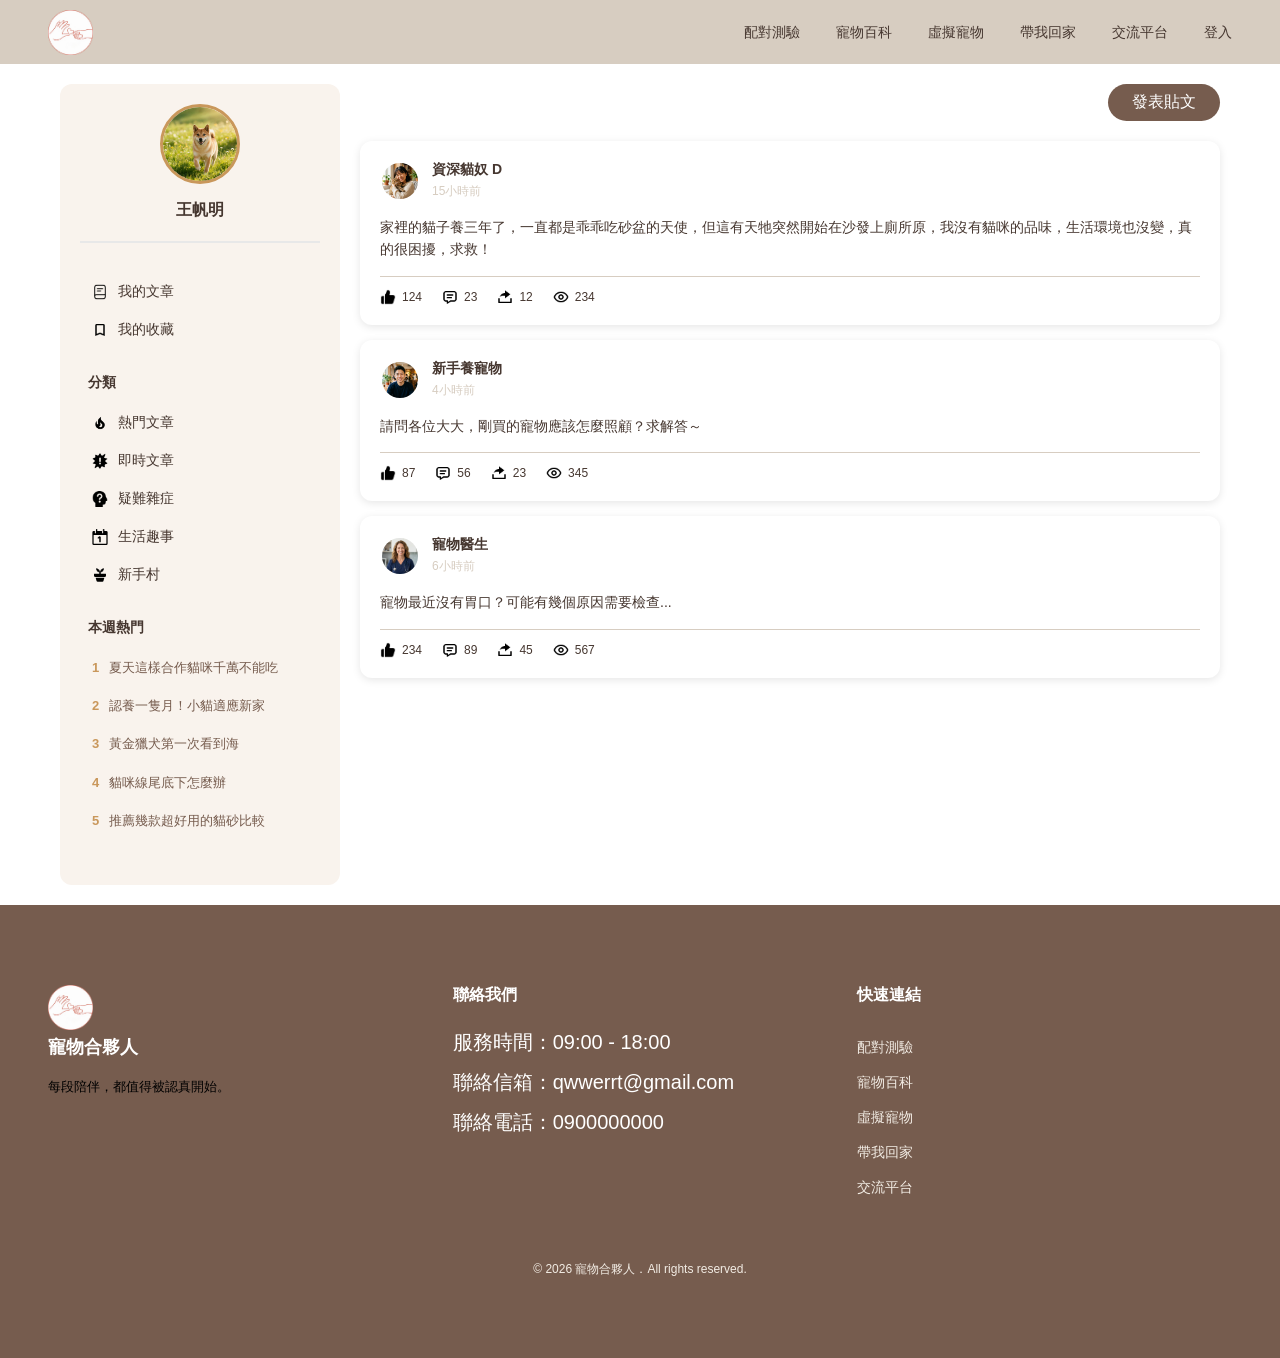
==== commit 3eb87dc5: "hh" ====
--- a/comminicate.html
+++ b/comminicate.html
@@ -10,19 +10,13 @@
     <link href="https://fonts.googleapis.com/css2?family=Noto+Sans+TC:wght@400;500;700&display=swap" rel="stylesheet">
     <link rel="stylesheet" href="./header.css">
     <style>
-        * {
-            margin: 0;
-            padding: 0;
-            box-sizing: border-box;
-        }
-
         div {
             display: block;
         }
 
         body {
             font-family: 'Inter', -apple-system, BlinkMacSystemFont, 'Segoe UI', sans-serif;
-            background-color: #f5f5f5;
+            background-color: var(--white);
         }
 
         .main-container {
@@ -53,13 +47,13 @@
             border-radius: 50%;
             margin: 0 auto 12px;
             object-fit: cover;
-            border: 3px solid #c9975b;
+            border: 3px solid var(--standout);
         }
 
         .sidebar-username {
             font-size: 16px;
             font-weight: 600;
-            color: #333;
+            color: var(--text);
         }
 
         .sidebar-section {
@@ -69,7 +63,7 @@
         .sidebar-section-title {
             font-size: 14px;
             font-weight: 600;
-            color: #333;
+            color: var(--text);
             margin-bottom: 12px;
             padding-left: 8px;
         }
@@ -80,14 +74,14 @@
             gap: 10px;
             padding: 10px 12px;
             text-decoration: none;
-            color: #333;
+            color: var(--text);
             border-radius: 6px;
             transition: background-color 0.3s;
             font-size: 14px;
         }
 
         .sidebar a:hover {
-            background-color: #e8dcc8;
+            background-color: var(--grayscale);
         }
 
         .sidebar a span {
@@ -102,7 +96,7 @@
         .sidebar-article-item {
             padding: 10px 12px;
             font-size: 13px;
-            color: #555;
+            color: var(--dark);
             border-radius: 6px;
             line-height: 1.4;
             cursor: pointer;
@@ -115,7 +109,7 @@
 
         .sidebar-article-number {
             font-weight: 600;
-            color: #c9975b;
+            color: var(--standout);
             margin-right: 6px;
         }
 
@@ -129,8 +123,8 @@
             margin-bottom: 20px;
         }
 
-        .post-button {
-            background-color: #c9975b;
+        /* .post-button {
+            background-color: var(--standout);
             color: black;
             border: none;
             padding: 10px 30px;
@@ -143,22 +137,22 @@
         }
 
         .post-button:hover {
-            background-color: #b8845a;
+            background-color: var(--standout);
             transform: scale(1.02);
-        }
+        }*/
 
         .post-button:active {
             transform: scale(0.98);
         }
 
-        .posts-container {
+        */ .posts-container {
             display: flex;
             flex-direction: column;
             gap: 15px;
         }
 
         .post-card {
-            background-color: white;
+            background-color: var(--white);
             border-radius: 12px;
             padding: 20px;
             box-shadow: 0 2px 8px rgba(0, 0, 0, 0.1);
@@ -191,7 +185,7 @@
             background-color: #ddd;
             flex-shrink: 0;
             object-fit: cover;
-            border: 2px solid #f5f5f5;
+            border: 2px solid var(--white);
         }
 
         .post-author-section {
@@ -209,12 +203,12 @@
         .post-author {
             font-weight: 600;
             font-size: 14px;
-            color: #333;
+            color: var(--text);
         }
 
         .post-badge {
             background-color: #c9975b;
-            color: white;
+            color: var(--white);
             font-size: 11px;
             padding: 3px 8px;
             border-radius: 12px;
@@ -229,12 +223,12 @@
 
         .post-time {
             font-size: 12px;
-            color: #999;
+            color: var(--grayscale);
         }
 
         .post-badge-button {
-            background-color: #f0e8de;
-            color: #333;
+            background-color: var(--white);
+            color: var(--text);
             border: none;
             padding: 6px 12px;
             border-radius: 6px;
@@ -245,14 +239,14 @@
         }
 
         .post-badge-button:hover {
-            background-color: #e8dcc8;
+            background-color: var(--light);
         }
 
         .post-content {
             margin-bottom: 15px;
             font-size: 14px;
             line-height: 1.6;
-            color: #555;
+            color: var(--text);
         }
 
         .post-image {
@@ -267,7 +261,7 @@
             display: flex;
             gap: 20px;
             padding-top: 12px;
-            border-top: 1px solid #eee;
+            border-top: 1px solid var(--grayscale);
             align-items: center;
         }
 
@@ -277,12 +271,12 @@
             gap: 6px;
             cursor: pointer;
             font-size: 12px;
-            color: #666;
+            color: var(--grayscale);
             transition: color 0.3s;
         }
 
         .post-action:hover {
-            color: #c9975b;
+            color: var(--standout);
         }
 
         .post-action img {
@@ -292,13 +286,14 @@
 
         .post-action b {
             font-weight: 500;
-        }
-
-        /* 评论区 */
+            color: var(--text);
+        }
+
+        /* 評論區 */
         .post-comments {
             margin-top: 15px;
             padding-top: 15px;
-            border-top: 1px solid #f0f0f0;
+            border-top: 1px solid var(--white);
         }
 
         .comment-item {
@@ -311,7 +306,7 @@
             width: 32px;
             height: 32px;
             border-radius: 50%;
-            background-color: #ddd;
+            background-color: var(--white);
             flex-shrink: 0;
             object-fit: cover;
         }
@@ -330,19 +325,19 @@
         .comment-author {
             font-weight: 600;
             font-size: 12px;
-            color: #333;
+            color: var(--text);
         }
 
         .comment-time {
             font-size: 11px;
-            color: #999;
+            color: var(--grayscale);
         }
 
         .comment-text {
             font-size: 13px;
-            color: #555;
+            color: var(--grayscale);
             line-height: 1.5;
-            background-color: #f9f9f9;
+            background-color: var(--white);
             padding: 8px 10px;
             border-radius: 6px;
             margin-bottom: 6px;
@@ -352,7 +347,7 @@
             display: flex;
             gap: 12px;
             font-size: 12px;
-            color: #999;
+            color: var(--grayscale);
         }
 
         .comment-action {
@@ -361,7 +356,7 @@
         }
 
         .comment-action:hover {
-            color: #c9975b;
+            color: var(--standout);
         }
 
         /* 模態框 */
@@ -388,7 +383,7 @@
         }
 
         .modal-content {
-            background-color: white;
+            background-color: var(--white);
             margin: 10% auto;
             padding: 30px;
             border-radius: 12px;
@@ -414,7 +409,7 @@
             font-size: 20px;
             font-weight: 600;
             margin-bottom: 20px;
-            color: #333;
+            color: var(--text);
         }
 
         .modal-body {
@@ -432,13 +427,13 @@
         .form-group label {
             font-size: 14px;
             font-weight: 500;
-            color: #333;
+            color: var(--text);
         }
 
         .form-group input,
         .form-group textarea {
             padding: 10px 12px;
-            border: 1px solid #ddd;
+            border: 1px solid var(--white);
             border-radius: 6px;
             font-family: inherit;
             font-size: 14px;
@@ -448,7 +443,7 @@
         .form-group input:focus,
         .form-group textarea:focus {
             outline: none;
-            border-color: #c9975b;
+            border-color: var(--standout);
         }
 
         .form-group textarea {
@@ -475,34 +470,44 @@
         }
 
         .btn-submit {
-            background-color: #c9975b;
+            background-color: var(--standout);
             color: black;
         }
 
         .btn-submit:hover {
-            background-color: #b8845a;
+            background-color: var(--standout);
         }
 
         .btn-cancel {
-            background-color: #e8e8e8;
-            color: #333;
+            background-color: var(--white);
+            color: var(--text);
         }
 
         .btn-cancel:hover {
-            background-color: #d8d8d8;
+            background-color: var(--light);
         }
 
         .close-btn {
             float: right;
             font-size: 24px;
             font-weight: bold;
-            color: #999;
+            color: var(--grayscale);
             cursor: pointer;
             transition: color 0.3s;
         }
 
         .close-btn:hover {
-            color: #333;
+            color: var(--text);
+        }
+
+        @media screen and (width < 768px) {
+            .main-container {
+                flex-direction: column;
+            }
+
+            .sidebar {
+                flex: 0 0 auto;
+            }
         }
     </style>
 </head>
@@ -534,8 +539,7 @@
         <div class="sidebar">
             <!-- 用戶資訊 -->
             <div class="sidebar-user">
-                <img src="./picture/6 comminicate/Firefly_Gemini Flash_請幫我生成一張亞洲愛狗人士真人聊天室頭像 515506.png" alt="頭像"
-                    class="sidebar-avatar">
+                <img src="./picture/6 comminicate/01.png" alt="頭像" class="sidebar-avatar">
                 <div class="sidebar-username">王帆明</div>
             </div>
 
@@ -604,7 +608,7 @@
 
         <div class="content-area">
             <div class="post-button-container">
-                <button class="post-button" onclick="openPostModal()">發表貼文</button>
+                <button class="btn btn-c" onclick="openPostModal()">發表貼文</button>
             </div>
 
             <div class="posts-container" id="postsContainer">
@@ -633,8 +637,8 @@
                 </div>
             </div>
             <div class="modal-actions">
-                <button class="btn-submit" onclick="submitPost()">發表</button>
-                <button class="btn-cancel" onclick="closePostModal()">取消</button>
+                <button class="btn btn-c" onclick="submitPost()">發表</button>
+                <button class="btn btn-b" onclick="closePostModal()">取消</button>
             </div>
         </div>
     </div>
@@ -686,9 +690,9 @@
                 category: '生活趣事',
                 content: '家裡的貓子養三年了，一直都是乖乖吃砂盆的天使，但這有天牠突然開始在沙發上廁所原，我沒有貓咪的品味，生活環境也沒變，真的很困擾，求救！',
                 time: '15小時前',
-                avatar: './picture/6 comminicate/Firefly_Gemini Flash_請幫我生成一張亞洲愛貓人士真人聊天室頭像 515506.png',
-                badge: '認證貓奴',
-                badgeButton: '認證貓奴',
+                avatar: './picture/6 comminicate/08.png',
+                // badge: '認證貓奴',
+                // badgeButton: '認證貓奴',
                 likes: 124,
                 comments: 23,
                 shares: 12,
@@ -700,7 +704,7 @@
                 category: '新手村',
                 content: '請問各位大大，剛買的寵物應該怎麼照顧？求解答～',
                 time: '4小時前',
-                avatar: './picture/6 comminicate/Firefly_Gemini Flash_請幫我生成一張亞洲男性真人聊天室頭像 515506.png',
+                avatar: './picture/6 comminicate/03.png',
                 likes: 87,
                 comments: 56,
                 shares: 23,
@@ -712,7 +716,7 @@
                 category: '疑難雜症',
                 content: '寵物最近沒有胃口？可能有幾個原因需要檢查...',
                 time: '6小時前',
-                avatar: './picture/6 comminicate/Firefly_Gemini Flash_請幫我生成一張台灣小黑狗與中年男性亞洲愛狗人士真人聊天室頭像 509535.png',
+                avatar: './picture/1 index/professionals/1.png',
                 likes: 234,
                 comments: 89,
                 shares: 45,
@@ -808,11 +812,13 @@
             }
 
             const avatars = [
-                './picture/6 comminicate/Firefly_Gemini Flash_請幫我生成一張亞洲愛狗人士真人聊天室頭像 515506.png',
-                './picture/6 comminicate/Firefly_Gemini Flash_請幫我生成一張亞洲愛貓人士真人聊天室頭像 515506.png',
-                './picture/6 comminicate/Firefly_Gemini Flash_請幫我生成一張亞洲男性真人聊天室頭像 515506.png',
-                './picture/6 comminicate/Firefly_Gemini Flash_請幫我生成一張亞洲真人聊天室頭像 515506.png',
-                './picture/6 comminicate/Firefly_Gemini Flash_請幫我生成一張台灣小黑狗與中年男性亞洲愛狗人士真人聊天室頭像 509535.png'
+                './picture/6 comminicate/01.png',
+                './picture/6 comminicate/03.png',
+                './picture/6 comminicate/04.png',
+                './picture/6 comminicate/05.png',
+                './picture/6 comminicate/06.png',
+                './picture/6 comminicate/08.png',
+                './picture/6 comminicate/07.png'
             ];
 
             const randomAvatar = avatars[Math.floor(Math.random() * avatars.length)];
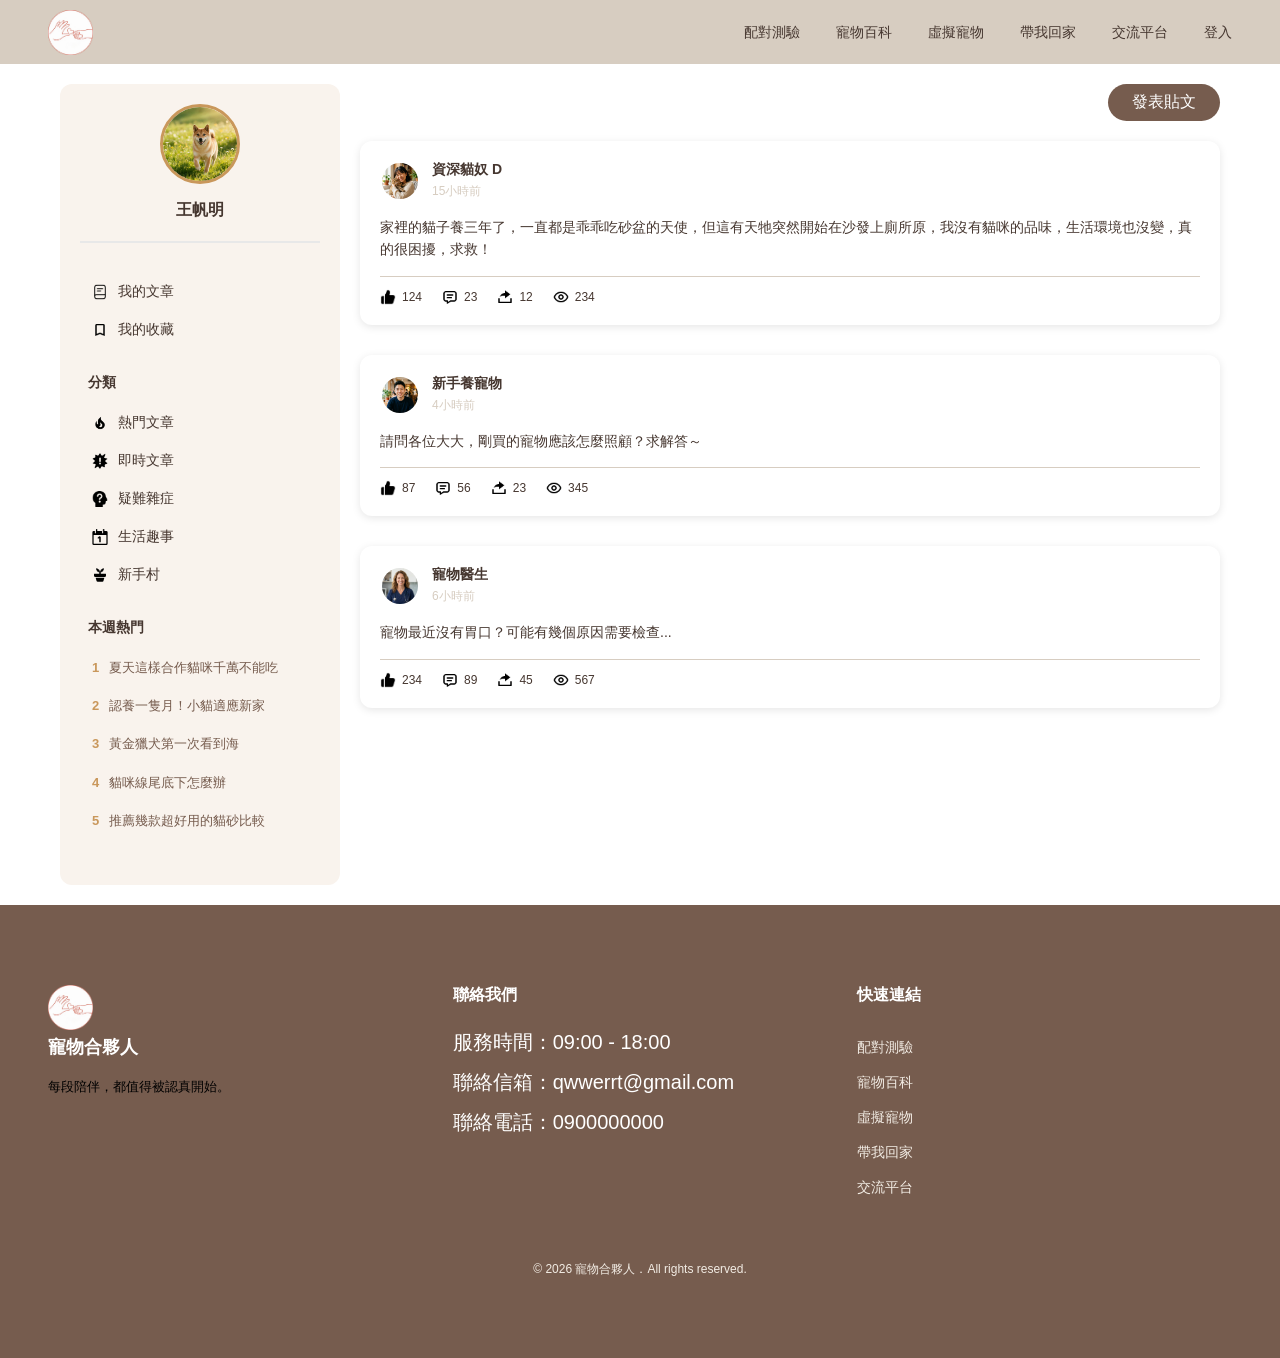
==== commit 48d44243: "fix bug 1-3" ====
--- a/comminicate.html
+++ b/comminicate.html
@@ -145,7 +145,7 @@
             transform: scale(0.98);
         }
 
-        */ .posts-container {
+        .posts-container {
             display: flex;
             flex-direction: column;
             gap: 15px;
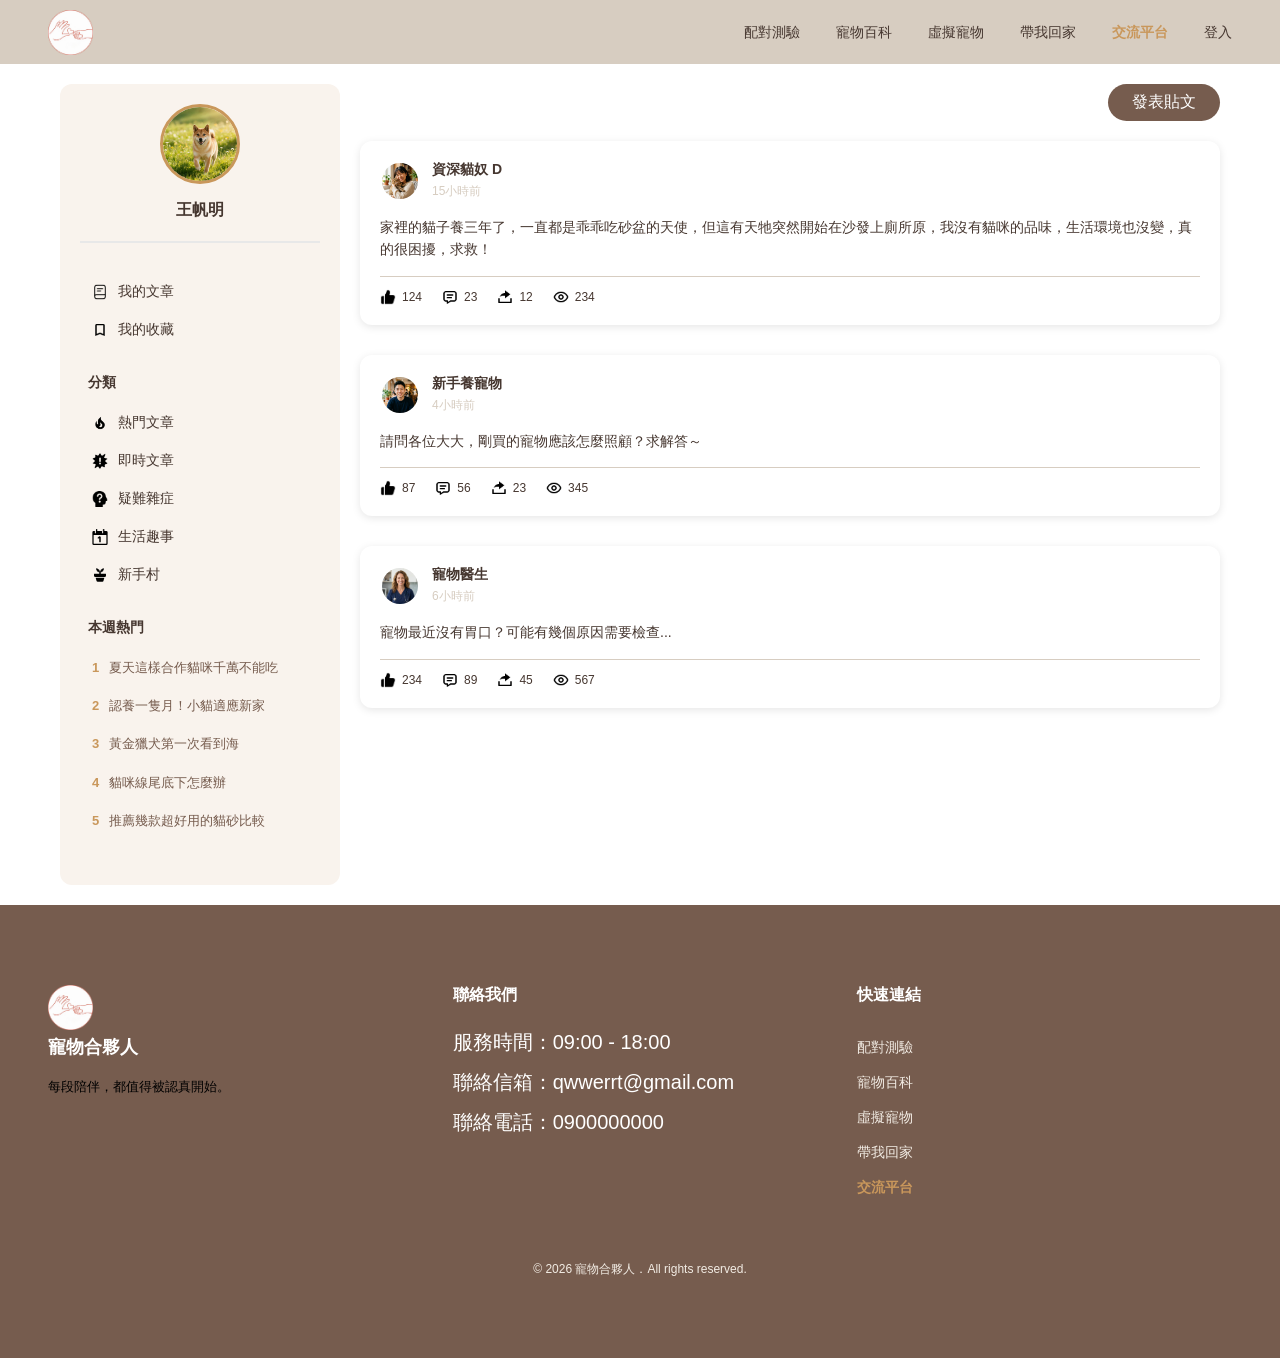
==== commit 6102ba19: "共用頁首頁尾：partials + layout.js" ====
--- a/comminicate.html
+++ b/comminicate.html
@@ -5,7 +5,7 @@
     <meta charset="UTF-8">
     <meta name="viewport" content="width=device-width, initial-scale=1.0">
     <title>寵物合夥人｜交流平台</title>
-
+    <script src="./layout.js" defer></script>
     <link rel="preconnect" href="https://fonts.googleapis.com">
     <link href="https://fonts.googleapis.com/css2?family=Noto+Sans+TC:wght@400;500;700&display=swap" rel="stylesheet">
     <link rel="stylesheet" href="./header.css">
@@ -513,27 +513,11 @@
 </head>
 
 <body>
-    <input type="checkbox" id="nav-control">
-    <div class="main-header">
-        <div><a class="logo" href="./index.html"><img src="./logo.png" alt="logo"></a></div>
-        <nav class="nav">
-
-            <ul class="nav-links">
-
-                <li><a class="btn-test" id="btn-test_explain" href="./test-explain.html">配對測驗</a></li>
-                <li><a class="btn-encyclopedia" id="btn-encyclopedia" href="./encyclopedia.html">寵物百科</a></li>
-                <li><a class="btn-index" id="btn-index" href="#">虛擬寵物</a></li>
-                <li><a class="btn-takeMeHome" id="btn-takeMeHome" href="#">帶我回家</a></li>
-                <li><a class="btn-comminicate" id="btn-comminicate" href="./comminicate.html">交流平台</a></li>
-                <li><a class="btn-login" id="btn-login" href="./login.html">登入</a></li>
-            </ul>
-        </nav>
-        <label for="nav-control" class="hb">
-            <span class="bar"></span>
-            <span class="bar"></span>
-            <span class="bar"></span>
-        </label>
-    </div>
+<!-- <==========================導覽頁============================> -->
+    
+<div id="site-header"></div>
+
+<!-- <==========================內容============================> -->
 
     <div class="main-container">
         <div class="sidebar">
@@ -643,43 +627,10 @@
         </div>
     </div>
 
-    <footer class="main-footer">
-        <div class="container">
-            <div class="row">
-                <div class="col-4 col-md-4">
-                    <a class="nav_logo" href="./index.html"><img src="./logo.png" alt="logo"></a>
-                    <h3 class="footer-logo">寵物合夥人</h3>
-                    <p class="footer-tagline">每段陪伴，都值得被認真開始。</p>
-                </div>
-
-                <div class="col-4 col-md-4">
-                    <h4 class="footer-section-title">聯絡我們</h4>
-                    <span class="footer-text">
-                        <p>服務時間：09:00 - 18:00
-                        <p>聯絡信箱：qwwerrt@gmail.com
-                        <p>聯絡電話：0900000000
-                    </span>
-                </div>
-
-                <div class="col-4 col-md-4 footer-links">
-                    <h4 class="footer-section-title">快速連結</h4>
-                    <ul class="footer-links">
-                        <li><a class="btn-test" id="btn-test_explain" href="./test-explain.html">配對測驗</a></li>
-                        <li><a class="btn-encyclopedia" id="btn-encyclopedia" href="./encyclopedia.html">寵物百科</a></li>
-                        <li><a class="btn-index" id="btn-index" href="#">虛擬寵物</a></li>
-                        <li><a class="btn-takeMeHome" id="btn-takeMeHome" href="#">帶我回家</a></li>
-                        <li><a class="btn-comminicate" id="btn-comminicate" href="./comminicate.html">交流平台</a></li>
-                    </ul>
-                </div>
-
-                <div class="col-12">
-                    <div class="footer-bottom">
-                        © 2026 寵物合夥人．All rights reserved.
-                    </div>
-                </div>
-            </div>
-        </div>
-    </footer>
+    <!-- <==========================頁尾============================> -->
+    <div id="site-footer"></div>
+
+
 
     <script>
         // 初始化貼文數據
--- a/header.css
+++ b/header.css
@@ -534,4 +534,11 @@
     }
 
 
+}
+
+/* 目前所在頁面的選單項目 */
+.nav-links a[aria-current="page"],
+.footer-links a[aria-current="page"] {
+    color: var(--standout);
+    font-weight: 700;
 }
